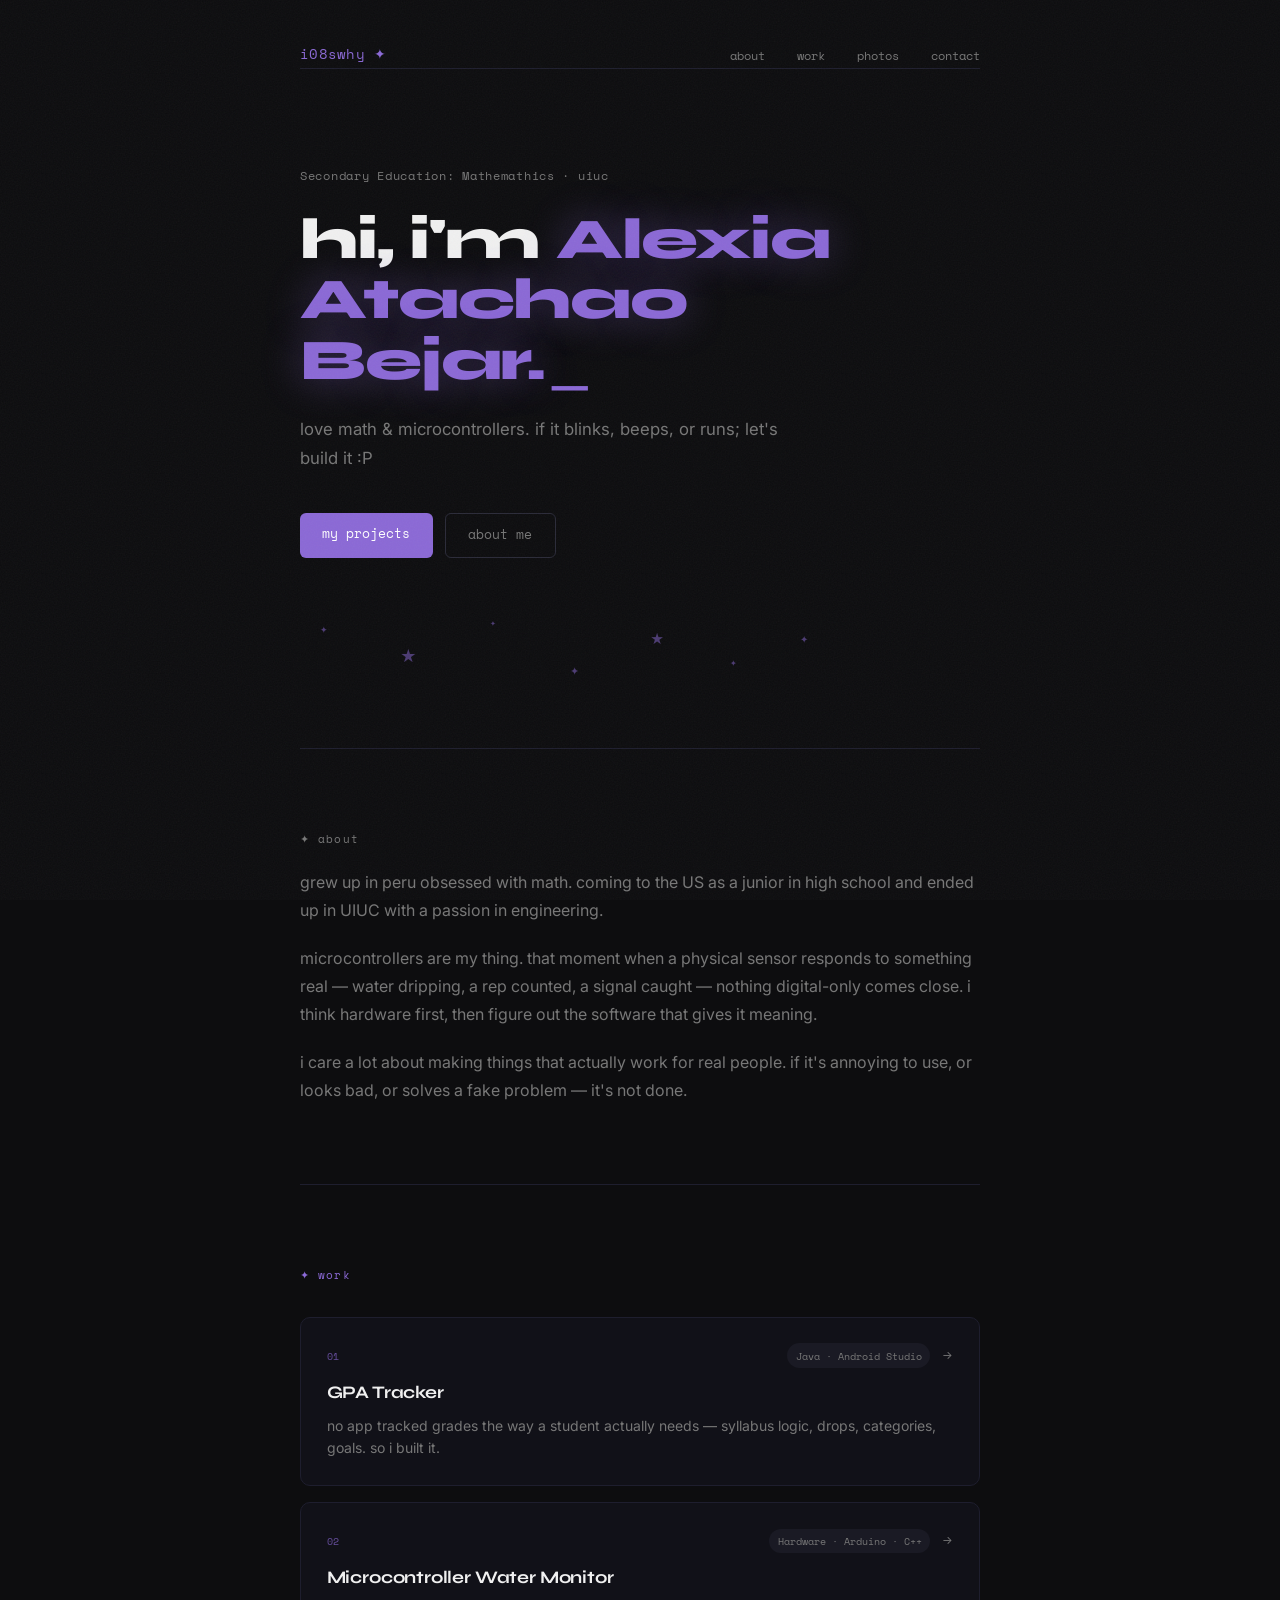
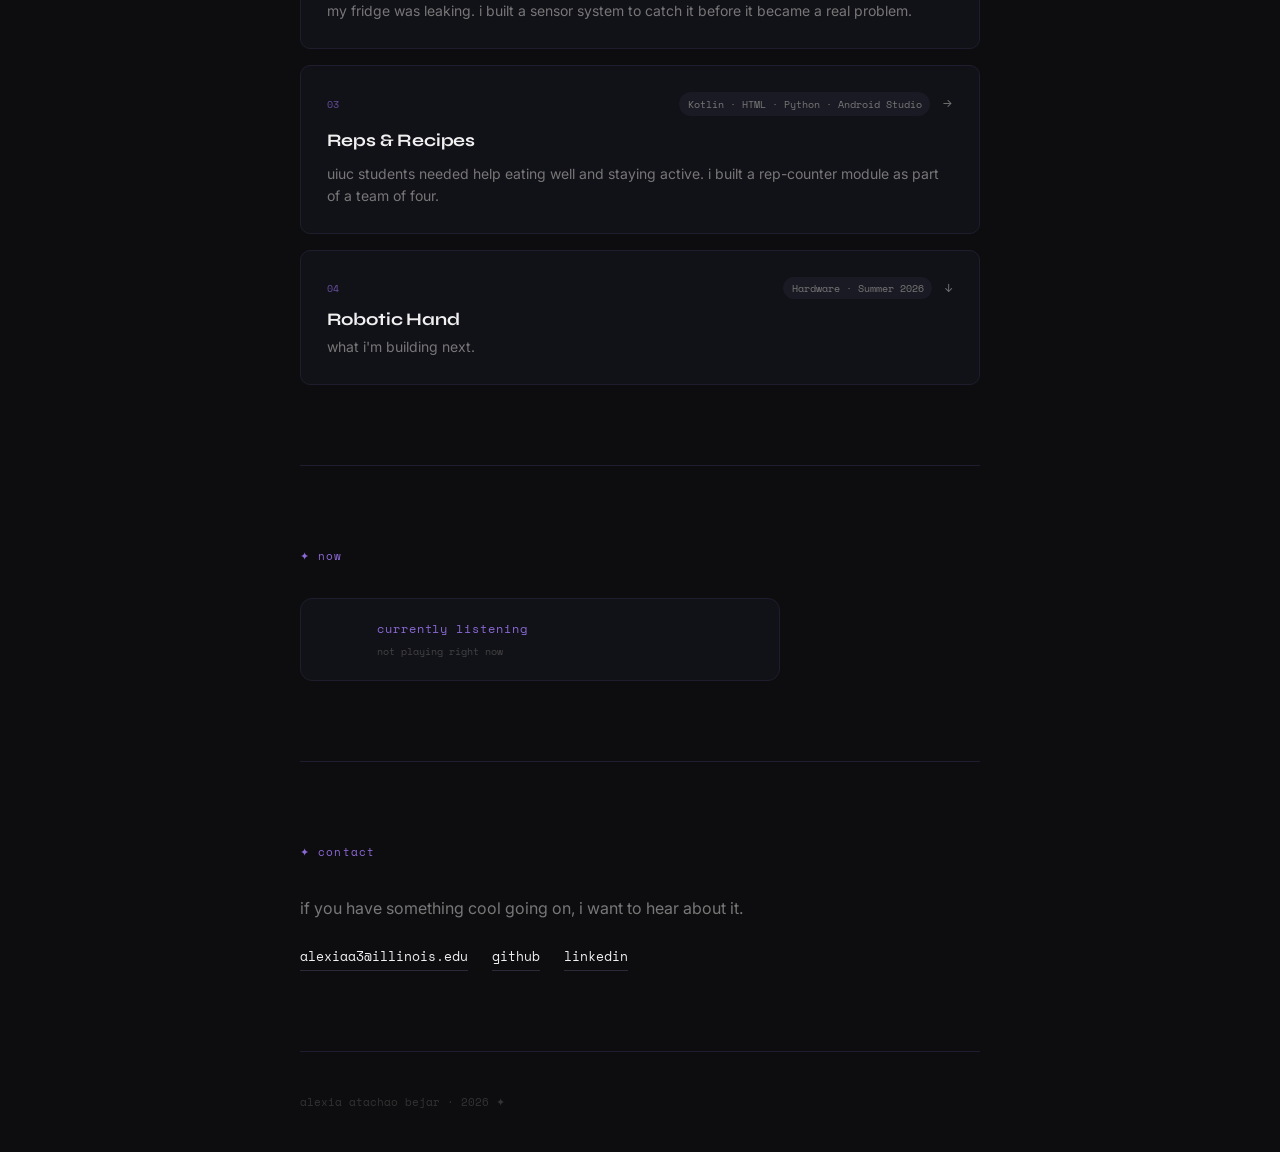
==== index.html @ 58e2b57b "initial commit" ====
<!DOCTYPE html>
<html lang="en">
<head>
  <meta charset="UTF-8">
  <meta name="viewport" content="width=device-width, initial-scale=1.0">
  <title>Alexia Atachao Bejar</title>
  <link rel="preconnect" href="https://fonts.googleapis.com">
  <link rel="preconnect" href="https://fonts.gstatic.com" crossorigin>
  <link href="https://fonts.googleapis.com/css2?family=Syne:wght@700;800&family=Space+Mono:wght@400;700&family=Inter:wght@400;500&display=swap" rel="stylesheet">
  <link rel="stylesheet" href="style.css">
</head>
<body>

  <nav>
    <a class="logo" href="#">i08swhy ✦</a>
    <ul class="nav-links">
      <li><a href="#about">about</a></li>
      <li><a href="#projects">work</a></li>
      <li><a href="photos.html">photos</a></li>
      <li><a href="#contact">contact</a></li>
    </ul>
  </nav>

  <!-- ── Hero ── -->
  <section class="hero" id="home">
    <div class="hero-content fade-up">
      <p class="hero-eyebrow">Secondary Education: Mathemathics · uiuc</p>
      <h1>hi, i'm <span class="name">Alexia<br>Atachao Bejar.</span><span class="cursor">_</span></h1>
      <p class="tagline">love math & microcontrollers. if it blinks, beeps, or runs; let's build it :P</p>
      <div class="hero-cta">
        <a href="#projects" class="btn btn-primary">my projects</a>
        <a href="#about" class="btn btn-ghost">about me</a>
      </div>
    </div>
    <div class="hero-visual" aria-hidden="true">
      <div class="star-field">
        <span class="star s1">✦</span>
        <span class="star s2">★</span>
        <span class="star s3">✦</span>
        <span class="star s4">✦</span>
        <span class="star s5">★</span>
        <span class="star s6">✦</span>
        <span class="star s7">✦</span>
      </div>
    </div>
  </section>

  <!-- ── About ── -->
  <section id="about" class="fade-up">
    <p class="section-label">✦ about</p>
    <p>grew up in peru obsessed with math. coming to the US as a junior in high school and ended up in UIUC with a passion in engineering.</p>
    <p>microcontrollers are my thing. that moment when a physical sensor responds to something real — water dripping, a rep counted, a signal caught — nothing digital-only comes close. i think hardware first, then figure out the software that gives it meaning.</p>
    <p>i care a lot about making things that actually work for real people. if it's annoying to use, or looks bad, or solves a fake problem — it's not done.</p>
  </section>

  <!-- ── Projects ── -->
  <section id="projects" class="fade-up">
    <p class="section-label">✦ work</p>
    <div class="projects-grid">

      <article class="project-card" data-index="0">
        <a class="card-header" href="gpa-tracker.html">
          <div class="card-meta">
            <span class="card-number">01</span>
            <div class="card-right">
              <span class="card-tag">Java · Android Studio</span>
              <span class="card-chevron">→</span>
            </div>
          </div>
          <h3>GPA Tracker</h3>
          <p class="problem">no app tracked grades the way a student actually needs — syllabus logic, drops, categories, goals. so i built it.</p>
        </a>
      </article>

      <article class="project-card" data-index="1">
        <a class="card-header" href="water-monitor.html">
          <div class="card-meta">
            <span class="card-number">02</span>
            <div class="card-right">
              <span class="card-tag">Hardware · Arduino · C++</span>
              <span class="card-chevron">→</span>
            </div>
          </div>
          <h3>Microcontroller Water Monitor</h3>
          <p class="problem">my fridge was leaking. i built a sensor system to catch it before it became a real problem.</p>
        </a>
      </article>

      <article class="project-card" data-index="2">
        <a class="card-header" href="reps-recipes.html">
          <div class="card-meta">
            <span class="card-number">03</span>
            <div class="card-right">
              <span class="card-tag">Kotlin · HTML · Python  · Android Studio</span>
              <span class="card-chevron">→</span>
            </div>
          </div>
          <h3>Reps &amp; Recipes</h3>
          <p class="problem">uiuc students needed help eating well and staying active. i built a rep-counter module as part of a team of four.</p>
        </a>
      </article>

      <article class="project-card" data-index="3">
        <button class="card-header" aria-expanded="false">
          <div class="card-meta">
            <span class="card-number">04</span>
            <div class="card-right">
              <span class="card-tag">Hardware · Summer 2026</span>
              <span class="card-chevron">↓</span>
            </div>
          </div>
          <h3>Robotic Hand</h3>
          <p class="problem">what i'm building next.</p>
        </button>
        <div class="card-detail" hidden>
          <div class="beat-grid">
            <div class="beat-block">
              <span class="beat-label">problem</span>
              <p><!-- what's motivating this --></p>
            </div>
            <div class="beat-block">
              <span class="beat-label">status</span>
              <p>coming up this summer.</p>
            </div>
          </div>
        </div>
      </article>

    </div>
  </section>

  <!-- ── Now ── -->
  <section id="now" class="fade-up">
    <p class="section-label">✦ now</p>
    <p class="now-text"><!-- 2–3 sentences: what you're working on, thinking about, or excited by right now --></p>
    <div class="spotify-widget" id="now-playing">
      <div class="spotify-placeholder">
        <div class="eq-bars">
          <span class="bar b1"></span>
          <span class="bar b2"></span>
          <span class="bar b3"></span>
          <span class="bar b4"></span>
          <span class="bar b5"></span>
        </div>
        <div class="spotify-text">
          <p class="spotify-label">currently listening</p>
          <p class="spotify-hint" id="np-hint">loading...</p>
        </div>
      </div>
    </div>
  </section>

  <!-- ── Contact ── -->
  <section id="contact" class="fade-up">
    <p class="section-label">✦ contact</p>
    <p class="contact-line">if you have something cool going on, i want to hear about it.</p>
    <div class="contact-links">
      <a href="mailto:alexiaa3@illinois.edu">alexiaa3@illinois.edu</a>
      <a href="https://github.com/swouyjn" target="_blank" rel="noopener">github</a>
      <a href="https://linkedin.com/in/alexia-atachao" target="_blank" rel="noopener">linkedin</a>
    </div>
  </section>

  <footer>
    alexia atachao bejar · 2026 ✦
  </footer>

  <script src="script.js"></script>
</body>
</html>
---- style.css ----
/* ── Reset ── */
*, *::before, *::after { box-sizing: border-box; margin: 0; padding: 0; }

/* ── Tokens ── */
:root {
  --bg:      #0d0d0f;
  --surface: #111118;
  --border:  #1e1e2e;
  --accent:  #8b69d6;
  --text:    #f0f0f0;
  --muted:   #777;
  --max-w:   680px;
}

/* ── Grain overlay ── */
body::after {
  content: '';
  position: fixed;
  inset: 0;
  pointer-events: none;
  z-index: 9999;
  opacity: 0.045;
  background-image: url("data:image/svg+xml,%3Csvg viewBox='0 0 200 200' xmlns='http://www.w3.org/2000/svg'%3E%3Cfilter id='n'%3E%3CfeTurbulence type='fractalNoise' baseFrequency='0.75' numOctaves='4' stitchTiles='stitch'/%3E%3C/filter%3E%3Crect width='100%25' height='100%25' filter='url(%23n)'/%3E%3C/svg%3E");
  background-size: 200px 200px;
}

/* ── Base ── */
body {
  background: var(--bg);
  color: var(--text);
  font-family: 'Inter', sans-serif;
  font-size: 1rem;
  line-height: 1.75;
  padding: 0 1.5rem;
}

/* ── Scroll animations ── */
.fade-up {
  opacity: 0;
  transform: translateY(24px);
  transition: opacity 0.6s ease, transform 0.6s ease;
}

.fade-up.visible {
  opacity: 1;
  transform: translateY(0);
}

/* ── Nav ── */
nav {
  max-width: var(--max-w);
  margin: 0 auto;
  padding: 2.5rem 0 0;
  display: flex;
  justify-content: space-between;
  align-items: center;
}

.logo {
  font-family: 'Space Mono', monospace;
  font-weight: 400;
  font-size: 0.9rem;
  color: var(--accent);
  text-decoration: none;
  letter-spacing: 0.02em;
}

.nav-links {
  display: flex;
  gap: 2rem;
  list-style: none;
}

.nav-links a {
  color: var(--muted);
  text-decoration: none;
  font-family: 'Space Mono', monospace;
  font-size: 0.75rem;
  transition: color 0.2s;
}

.nav-links a:hover { color: var(--text); }
.nav-active { color: var(--accent) !important; }

/* ── Hero ── */
.hero {
  max-width: var(--max-w);
  margin: 0 auto;
  padding: 6rem 0 4rem;
}

.hero-eyebrow {
  font-family: 'Space Mono', monospace;
  font-size: 0.75rem;
  color: var(--muted);
  letter-spacing: 0.06em;
  margin-bottom: 1.5rem;
}

.hero h1 {
  font-family: 'Syne', sans-serif;
  font-size: clamp(2.4rem, 6vw, 3.6rem);
  font-weight: 800;
  line-height: 1.05;
  letter-spacing: -0.02em;
  margin-bottom: 1.5rem;
}

.hero h1 .name {
  color: var(--accent);
  text-shadow: 0 0 40px rgba(139, 105, 214, 0.4);
}

/* ── Blinking cursor ── */
.cursor {
  color: var(--accent);
  font-weight: 400;
  animation: blink 1s step-end infinite;
  margin-left: 2px;
}

@keyframes blink {
  0%, 100% { opacity: 1; }
  50% { opacity: 0; }
}

.tagline {
  font-size: 1.05rem;
  color: var(--muted);
  max-width: 500px;
  margin-bottom: 2.5rem;
  line-height: 1.7;
}

.hero-cta {
  display: flex;
  gap: 0.75rem;
  flex-wrap: wrap;
}

/* ── Buttons ── */
.btn {
  display: inline-block;
  padding: 0.65rem 1.4rem;
  border-radius: 6px;
  font-size: 0.8rem;
  font-family: 'Space Mono', monospace;
  text-decoration: none;
  transition: all 0.2s;
  cursor: pointer;
  border: none;
}

.btn-primary {
  background: var(--accent);
  color: #fff;
}

.btn-primary:hover {
  filter: brightness(1.15);
  box-shadow: 0 0 20px rgba(139, 105, 214, 0.45);
}

.btn-ghost {
  border: 1px solid #2a2a38;
  color: var(--muted);
  background: transparent;
}

.btn-ghost:hover {
  border-color: var(--accent);
  color: var(--text);
}

/* ── Star field ── */
.hero-visual {
  margin-top: 3.5rem;
  position: relative;
  height: 70px;
}

.star-field {
  position: relative;
  width: 100%;
  height: 100%;
}

.star {
  position: absolute;
  color: var(--accent);
  opacity: 0.5;
  animation: twinkle 3s ease-in-out infinite;
  user-select: none;
}

.s1 { top: 8px;  left: 20px;  font-size: 0.55rem; animation-delay: 0s; }
.s2 { top: 28px; left: 100px; font-size: 1rem;    animation-delay: 0.6s; }
.s3 { top: 4px;  left: 190px; font-size: 0.45rem; animation-delay: 1.1s; }
.s4 { top: 48px; left: 270px; font-size: 0.7rem;  animation-delay: 1.6s; }
.s5 { top: 14px; left: 350px; font-size: 0.85rem; animation-delay: 0.9s; }
.s6 { top: 42px; left: 430px; font-size: 0.5rem;  animation-delay: 1.3s; }
.s7 { top: 18px; left: 500px; font-size: 0.6rem;  animation-delay: 0.4s; }

@keyframes twinkle {
  0%, 100% { opacity: 0.5; transform: scale(1); }
  50% { opacity: 0.1; transform: scale(0.85); }
}

/* ── Section shared ── */
section {
  max-width: var(--max-w);
  margin: 0 auto;
  padding: 5rem 0;
  border-top: 1px solid var(--border);
}

.section-label {
  font-family: 'Space Mono', monospace;
  font-size: 0.7rem;
  color: var(--accent);
  letter-spacing: 0.1em;
  margin-bottom: 2rem;
}

/* ── About ── */
#about p {
  color: var(--muted);
  margin-bottom: 1.25rem;
}

#about p:last-child { margin-bottom: 0; }

/* ── Photos grid ── */
.photos-grid {
  display: grid;
  grid-template-columns: repeat(2, 1fr);
  gap: 0.75rem;
}

.photo-slot {
  aspect-ratio: 1;
  border-radius: 8px;
  overflow: hidden;
  background: var(--surface);
}

.photo-slot img {
  width: 100%;
  height: 100%;
  object-fit: cover;
  display: block;
}

.placeholder-photo {
  border: 1px dashed rgba(139, 105, 214, 0.25);
}

/* ── Spotify widget ── */
.spotify-widget {
  margin-top: 1.5rem;
  max-width: 480px;
}

.spotify-widget iframe {
  border-radius: 12px;
  display: block;
  width: 100%;
}

.spotify-placeholder {
  display: flex;
  align-items: center;
  gap: 1.25rem;
  padding: 1.25rem 1.5rem;
  background: var(--surface);
  border: 1px solid var(--border);
  border-radius: 12px;
}

/* ── Equalizer bars ── */
.eq-bars {
  display: flex;
  align-items: flex-end;
  gap: 3px;
  height: 28px;
  flex-shrink: 0;
}

.bar {
  display: block;
  width: 4px;
  background: var(--accent);
  border-radius: 2px;
  opacity: 0.7;
  animation: eq 1.2s ease-in-out infinite;
}

.b1 { animation-duration: 1.0s; animation-delay: 0.0s; }
.b2 { animation-duration: 1.3s; animation-delay: 0.2s; }
.b3 { animation-duration: 0.9s; animation-delay: 0.1s; }
.b4 { animation-duration: 1.1s; animation-delay: 0.3s; }
.b5 { animation-duration: 1.4s; animation-delay: 0.15s; }

@keyframes eq {
  0%, 100% { height: 6px; }
  50%       { height: 24px; }
}

.spotify-text {
  display: flex;
  flex-direction: column;
  gap: 0.2rem;
}

.spotify-label {
  font-family: 'Space Mono', monospace;
  font-size: 0.72rem;
  color: var(--accent);
  letter-spacing: 0.08em;
}

.spotify-hint {
  font-family: 'Space Mono', monospace;
  font-size: 0.65rem;
  color: #444;
}

.np-card {
  display: flex;
  align-items: center;
  gap: 1rem;
  padding: 0.85rem 1rem;
  background: var(--surface);
  border: 1px solid var(--border);
  border-radius: 12px;
  text-decoration: none;
  transition: border-color 0.2s;
  max-width: 480px;
}

.np-card:hover { border-color: rgba(139, 105, 214, 0.4); }

.np-art {
  width: 52px;
  height: 52px;
  border-radius: 6px;
  object-fit: cover;
  flex-shrink: 0;
}

.np-info {
  display: flex;
  flex-direction: column;
  gap: 0.3rem;
  overflow: hidden;
}

.np-title {
  font-family: 'Space Mono', monospace;
  font-size: 0.75rem;
  color: var(--text);
  white-space: nowrap;
  overflow: hidden;
  text-overflow: ellipsis;
}

.np-artist {
  font-family: 'Space Mono', monospace;
  font-size: 0.65rem;
  color: var(--muted);
  white-space: nowrap;
  overflow: hidden;
  text-overflow: ellipsis;
}

/* ── Projects ── */
.projects-grid {
  display: flex;
  flex-direction: column;
  gap: 1rem;
}

.project-card {
  background: var(--surface);
  border: 1px solid var(--border);
  border-radius: 10px;
  overflow: hidden;
  transition: border-color 0.2s, box-shadow 0.2s;
}

.project-card:hover {
  border-color: rgba(139, 105, 214, 0.4);
  box-shadow: 0 0 24px rgba(139, 105, 214, 0.08);
}

.card-header {
  width: 100%;
  background: none;
  border: none;
  color: inherit;
  font-family: inherit;
  text-align: left;
  padding: 1.6rem;
  cursor: pointer;
  display: block;
}

.card-meta {
  display: flex;
  justify-content: space-between;
  align-items: center;
  margin-bottom: 0.6rem;
}

.card-right {
  display: flex;
  align-items: center;
  gap: 0.75rem;
}

.card-number {
  font-family: 'Space Mono', monospace;
  font-size: 0.65rem;
  color: var(--accent);
  opacity: 0.7;
}

.card-tag {
  font-family: 'Space Mono', monospace;
  font-size: 0.65rem;
  color: var(--muted);
  background: #1a1a24;
  padding: 0.2rem 0.55rem;
  border-radius: 20px;
}

.card-chevron {
  font-size: 0.7rem;
  color: var(--muted);
  transition: transform 0.25s;
  display: inline-block;
}

.card-header[aria-expanded="true"] .card-chevron {
  transform: rotate(180deg);
}

.project-card h3 {
  font-family: 'Syne', sans-serif;
  font-size: 1.1rem;
  font-weight: 700;
  margin-bottom: 0.4rem;
  letter-spacing: -0.01em;
}

.problem {
  font-size: 0.875rem;
  color: var(--muted);
  line-height: 1.6;
}

/* ── Card detail (expandable) ── */
.card-detail {
  padding: 1.4rem 1.6rem 1.6rem;
  border-top: 1px solid var(--border);
}

.beat-grid {
  display: grid;
  grid-template-columns: 1fr 1fr;
  gap: 1.25rem;
}

.beat-block {
  display: flex;
  flex-direction: column;
  gap: 0.4rem;
}

.beat-label {
  font-family: 'Space Mono', monospace;
  font-size: 0.65rem;
  color: var(--accent);
  letter-spacing: 0.1em;
}

.beat-block p {
  font-size: 0.875rem;
  color: var(--muted);
  line-height: 1.6;
}

/* ── Now ── */
.now-text {
  color: var(--muted);
  max-width: 520px;
}

/* ── Contact ── */
.contact-line {
  color: var(--muted);
  margin-bottom: 1.5rem;
}

.contact-links {
  display: flex;
  gap: 1.5rem;
  flex-wrap: wrap;
}

.contact-links a {
  font-family: 'Space Mono', monospace;
  color: var(--text);
  text-decoration: none;
  font-size: 0.8rem;
  border-bottom: 1px solid #2a2a38;
  padding-bottom: 2px;
  transition: border-color 0.2s, color 0.2s;
}

.contact-links a:hover {
  border-color: var(--accent);
  color: var(--accent);
}

/* ── Footer ── */
footer {
  max-width: var(--max-w);
  margin: 0 auto;
  padding: 2.5rem 0;
  border-top: 1px solid var(--border);
  font-family: 'Space Mono', monospace;
  font-size: 0.7rem;
  color: #333;
}

/* ── Card as link ── */
a.card-header {
  display: block;
  text-decoration: none;
  color: inherit;
}

a.card-header:hover h3 {
  color: var(--accent);
}

/* ── Project pages ── */
.project-page {
  max-width: var(--max-w);
  margin: 0 auto;
  padding: 3rem 0 5rem;
}

.back-link {
  font-family: 'Space Mono', monospace;
  font-size: 0.75rem;
  color: var(--muted);
  text-decoration: none;
  display: inline-block;
  margin-bottom: 3rem;
  transition: color 0.2s;
}

.back-link:hover { color: var(--text); }

.project-hero {
  margin-bottom: 2.5rem;
}

.project-tags {
  display: flex;
  gap: 0.5rem;
  flex-wrap: wrap;
  margin-bottom: 1.25rem;
}

.project-hero h1 {
  font-family: 'Syne', sans-serif;
  font-size: clamp(2rem, 5vw, 3rem);
  font-weight: 800;
  line-height: 1.1;
  letter-spacing: -0.02em;
  margin-bottom: 1rem;
}

.project-lead {
  font-size: 1.05rem;
  color: var(--muted);
  max-width: 520px;
  line-height: 1.7;
}

/* ── Image placeholders ── */
.img-placeholder {
  width: 100%;
  background: var(--surface);
  border: 1px dashed rgba(139, 105, 214, 0.35);
  border-radius: 12px;
  display: flex;
  align-items: center;
  justify-content: center;
  color: #444;
  font-family: 'Space Mono', monospace;
  font-size: 0.7rem;
  letter-spacing: 0.05em;
  margin: 2rem 0;
  min-height: 200px;
}

.img-placeholder.img-phone {
  min-height: 340px;
}

.img-phone-inner {
  display: flex;
  flex-direction: column;
  align-items: center;
  gap: 1.25rem;
}

.img-placeholder-screens {
  display: flex;
  gap: 1rem;
  align-items: flex-end;
}

.phone-frame {
  display: block;
  width: 64px;
  height: 110px;
  border: 1px dashed rgba(139, 105, 214, 0.3);
  border-radius: 10px;
  background: rgba(139, 105, 214, 0.04);
}

.phone-frame:nth-child(2) {
  height: 130px;
}

.img-phone-inner p {
  color: #444;
  font-family: 'Space Mono', monospace;
  font-size: 0.7rem;
  letter-spacing: 0.05em;
}

/* ── Project sections ── */
.project-sections {
  display: flex;
  flex-direction: column;
  gap: 2.5rem;
  padding: 1rem 0;
}

.project-block p:not(.section-label) {
  color: var(--muted);
  max-width: 560px;
  line-height: 1.75;
}

.project-block .section-label {
  margin-bottom: 0.75rem;
}

/* ── Project navigation ── */
.project-nav {
  display: flex;
  justify-content: space-between;
  align-items: center;
  padding-top: 3rem;
  margin-top: 1rem;
  border-top: 1px solid var(--border);
}

.project-nav a {
  font-family: 'Space Mono', monospace;
  font-size: 0.75rem;
  color: var(--muted);
  text-decoration: none;
  transition: color 0.2s;
}

.project-nav a:hover { color: var(--accent); }

/* ── Responsive ── */
@media (max-width: 500px) {
  .beat-grid { grid-template-columns: 1fr; }
  .hero h1 { font-size: 2rem; }
  .hero-visual { display: none; }
  .photos-grid { grid-template-columns: repeat(2, 1fr); }
}
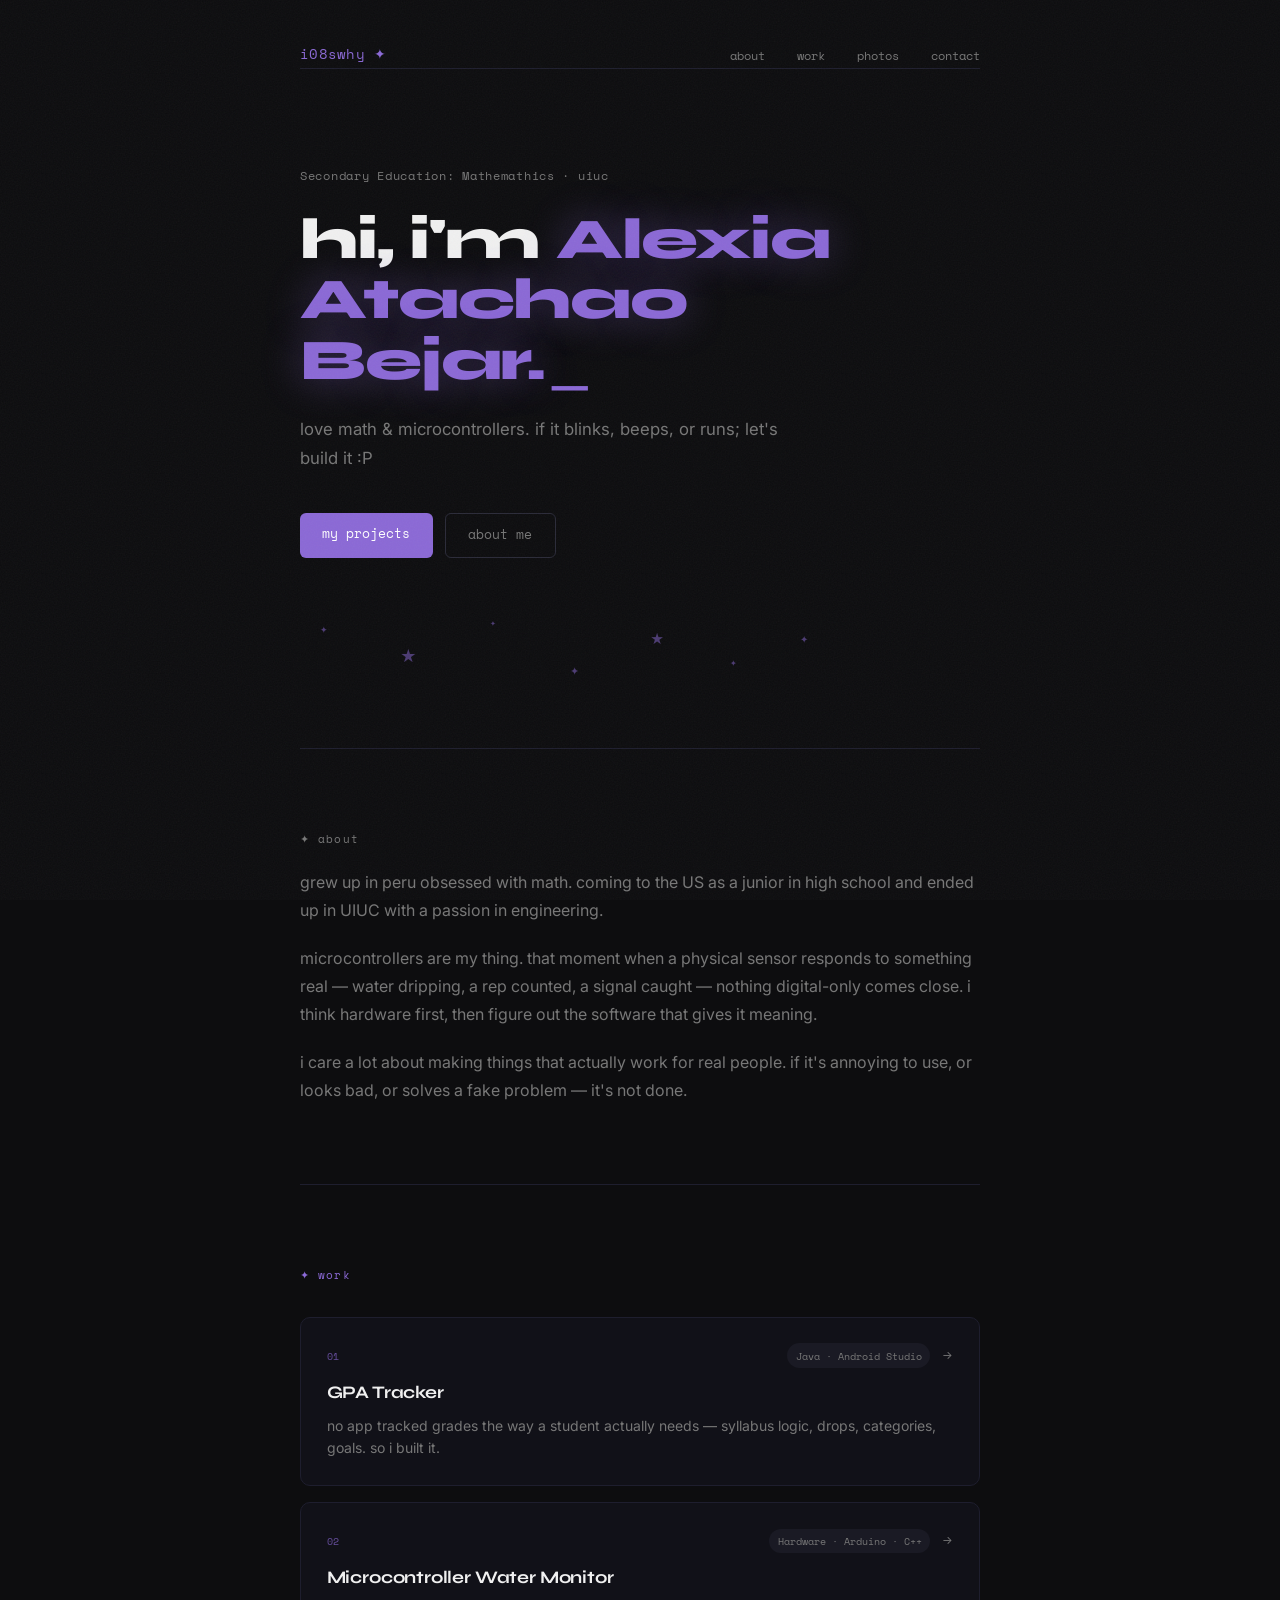
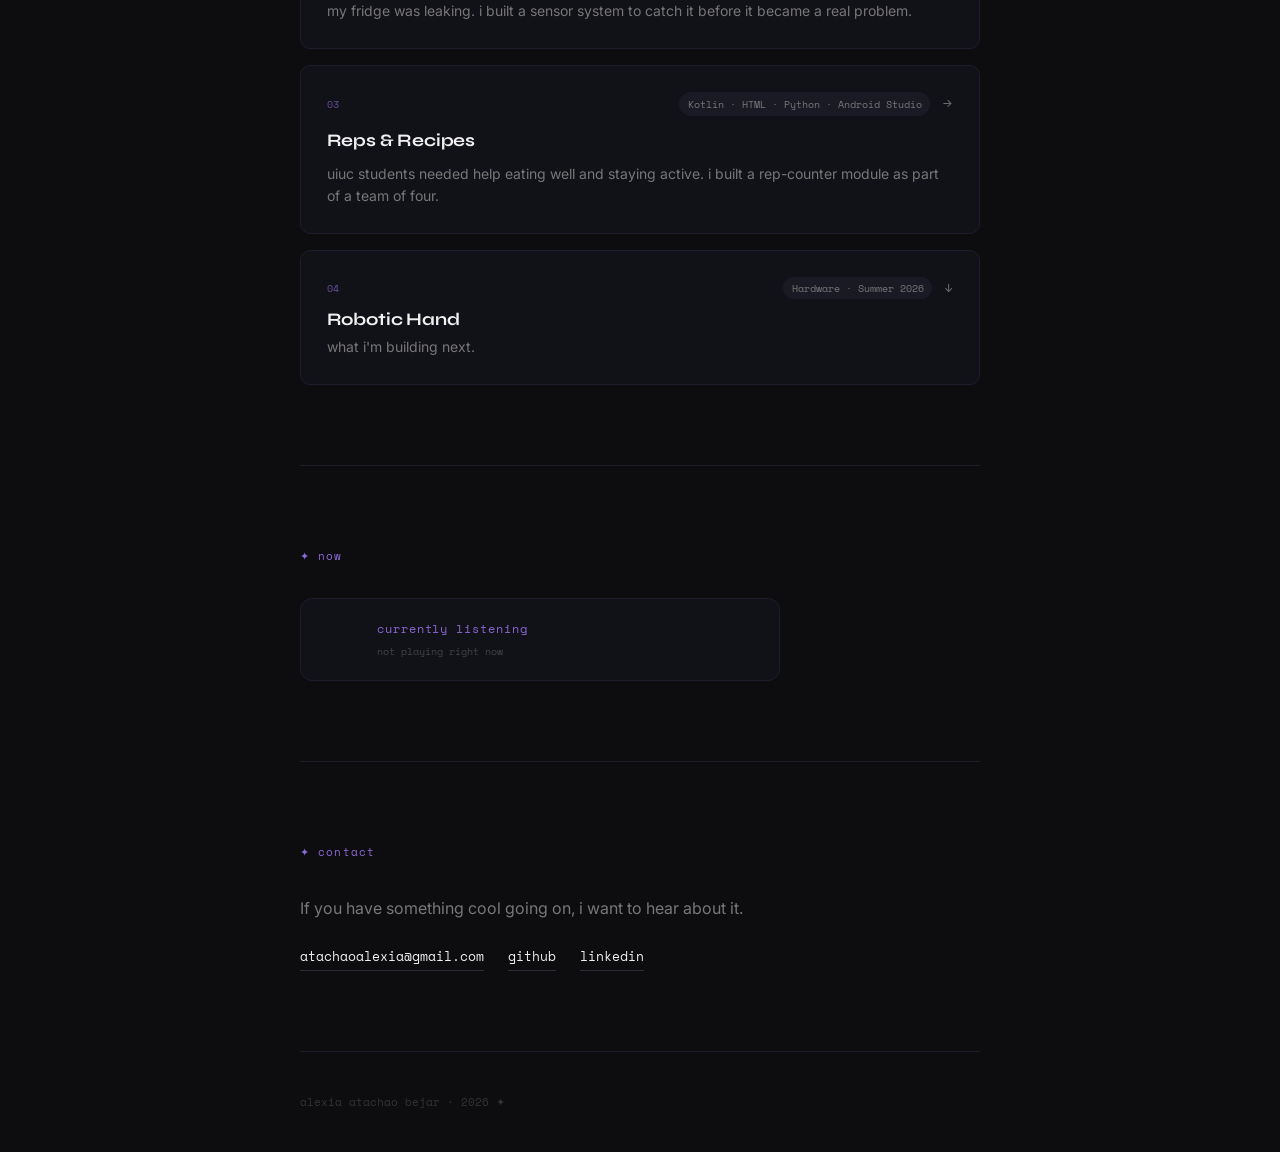
==== commit f139e1c5: "fah" ====
--- a/index.html
+++ b/index.html
@@ -153,9 +153,9 @@
   <!-- ── Contact ── -->
   <section id="contact" class="fade-up">
     <p class="section-label">✦ contact</p>
-    <p class="contact-line">if you have something cool going on, i want to hear about it.</p>
+    <p class="contact-line">If you have something cool going on, i want to hear about it.</p>
     <div class="contact-links">
-      <a href="mailto:alexiaa3@illinois.edu">alexiaa3@illinois.edu</a>
+      <a href="mailto:atachaoalexia@gmail.com">atachaoalexia@gmail.com</a>
       <a href="https://github.com/swouyjn" target="_blank" rel="noopener">github</a>
       <a href="https://linkedin.com/in/alexia-atachao" target="_blank" rel="noopener">linkedin</a>
     </div>
--- a/style.css
+++ b/style.css
@@ -306,6 +306,11 @@
   50%       { height: 24px; }
 }
 
+.eq-bars.paused .bar {
+  animation: none;
+  height: 6px;
+}
+
 .spotify-text {
   display: flex;
   flex-direction: column;
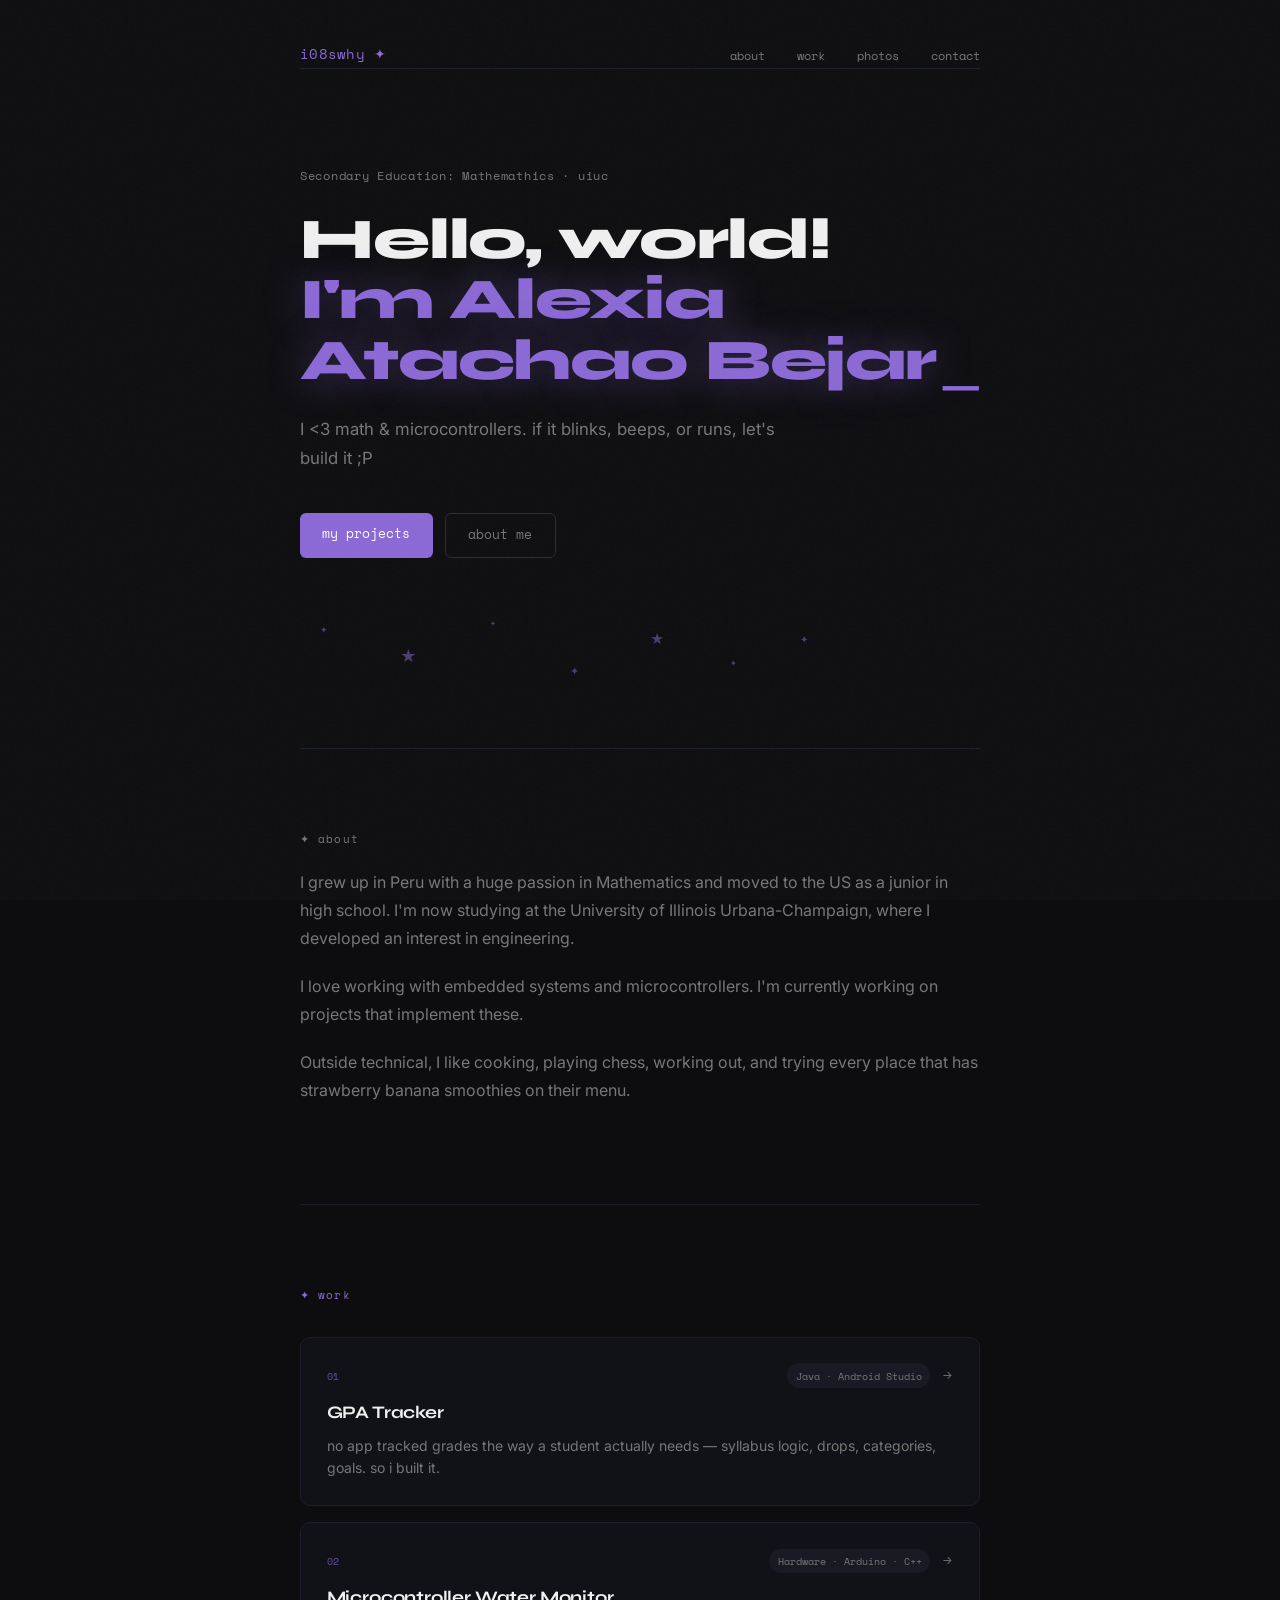
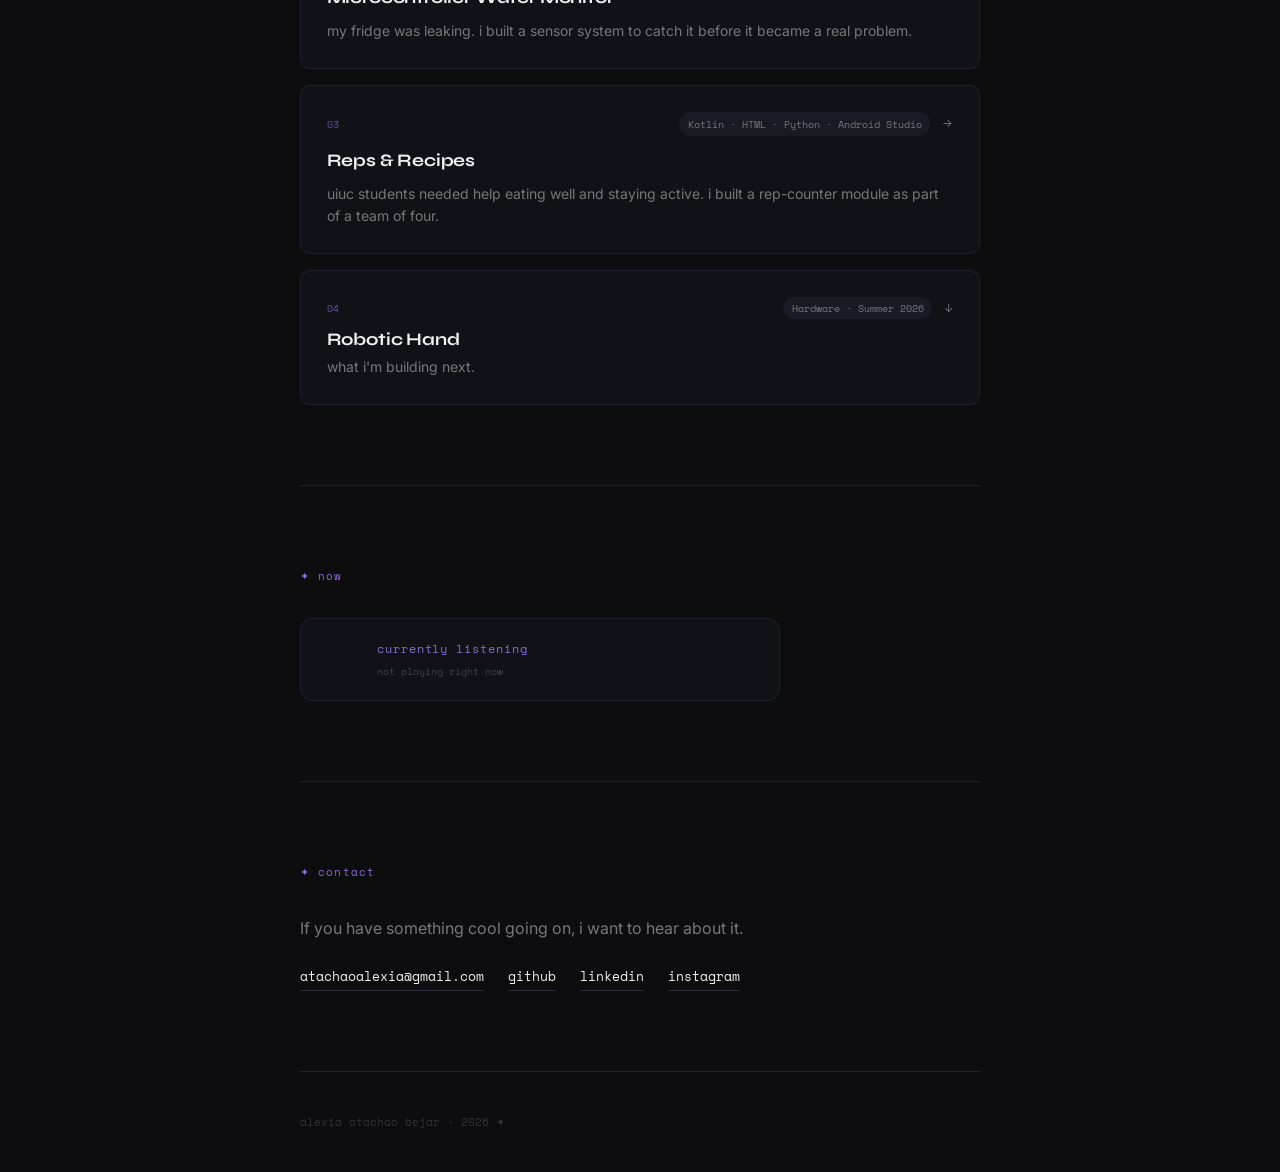
==== commit 30d5d18c: "finallylyylylyll" ====
--- a/index.html
+++ b/index.html
@@ -25,8 +25,8 @@
   <section class="hero" id="home">
     <div class="hero-content fade-up">
       <p class="hero-eyebrow">Secondary Education: Mathemathics · uiuc</p>
-      <h1>hi, i'm <span class="name">Alexia<br>Atachao Bejar.</span><span class="cursor">_</span></h1>
-      <p class="tagline">love math & microcontrollers. if it blinks, beeps, or runs; let's build it :P</p>
+      <h1>Hello, world! <span class="name"> I'm Alexia<br><span style="white-space: nowrap">Atachao Bejar</span></span><span class="cursor">_</span></h1>
+      <p class="tagline">I &lt;3 math & microcontrollers. if it blinks, beeps, or runs, let's build it ;P</p>
       <div class="hero-cta">
         <a href="#projects" class="btn btn-primary">my projects</a>
         <a href="#about" class="btn btn-ghost">about me</a>
@@ -48,9 +48,9 @@
   <!-- ── About ── -->
   <section id="about" class="fade-up">
     <p class="section-label">✦ about</p>
-    <p>grew up in peru obsessed with math. coming to the US as a junior in high school and ended up in UIUC with a passion in engineering.</p>
-    <p>microcontrollers are my thing. that moment when a physical sensor responds to something real — water dripping, a rep counted, a signal caught — nothing digital-only comes close. i think hardware first, then figure out the software that gives it meaning.</p>
-    <p>i care a lot about making things that actually work for real people. if it's annoying to use, or looks bad, or solves a fake problem — it's not done.</p>
+    <p>I grew up in Peru with a huge passion in Mathematics and moved to the US as a junior in high school. I'm now studying at the University of Illinois Urbana-Champaign, where I developed an interest in engineering.</p>
+    <p>I love working with embedded systems and microcontrollers. I'm currently working on projects that implement these.</p>
+    <p>Outside technical, I like cooking, playing chess, working out, and trying every place that has strawberry banana smoothies on their menu.<p>
   </section>
 
   <!-- ── Projects ── -->
@@ -115,10 +115,6 @@
         <div class="card-detail" hidden>
           <div class="beat-grid">
             <div class="beat-block">
-              <span class="beat-label">problem</span>
-              <p><!-- what's motivating this --></p>
-            </div>
-            <div class="beat-block">
               <span class="beat-label">status</span>
               <p>coming up this summer.</p>
             </div>
@@ -158,6 +154,7 @@
       <a href="mailto:atachaoalexia@gmail.com">atachaoalexia@gmail.com</a>
       <a href="https://github.com/swouyjn" target="_blank" rel="noopener">github</a>
       <a href="https://linkedin.com/in/alexia-atachao" target="_blank" rel="noopener">linkedin</a>
+      <a href="https://www.instagram.com/i08swhy/" target="_blank" rel="noopener">instagram</a>
     </div>
   </section>
 
--- a/style.css
+++ b/style.css
@@ -232,13 +232,13 @@
 
 /* ── Photos grid ── */
 .photos-grid {
-  display: grid;
-  grid-template-columns: repeat(2, 1fr);
-  gap: 0.75rem;
+  column-count: 3;
+  column-gap: 0.75rem;
 }
 
 .photo-slot {
-  aspect-ratio: 1;
+  break-inside: avoid;
+  margin-bottom: 0.75rem;
   border-radius: 8px;
   overflow: hidden;
   background: var(--surface);
@@ -246,12 +246,12 @@
 
 .photo-slot img {
   width: 100%;
-  height: 100%;
-  object-fit: cover;
   display: block;
+  cursor: zoom-in;
 }
 
 .placeholder-photo {
+  aspect-ratio: 1;
   border: 1px dashed rgba(139, 105, 214, 0.25);
 }
 
@@ -693,5 +693,5 @@
   .beat-grid { grid-template-columns: 1fr; }
   .hero h1 { font-size: 2rem; }
   .hero-visual { display: none; }
-  .photos-grid { grid-template-columns: repeat(2, 1fr); }
-}
+  .photos-grid { column-count: 2; }
+}
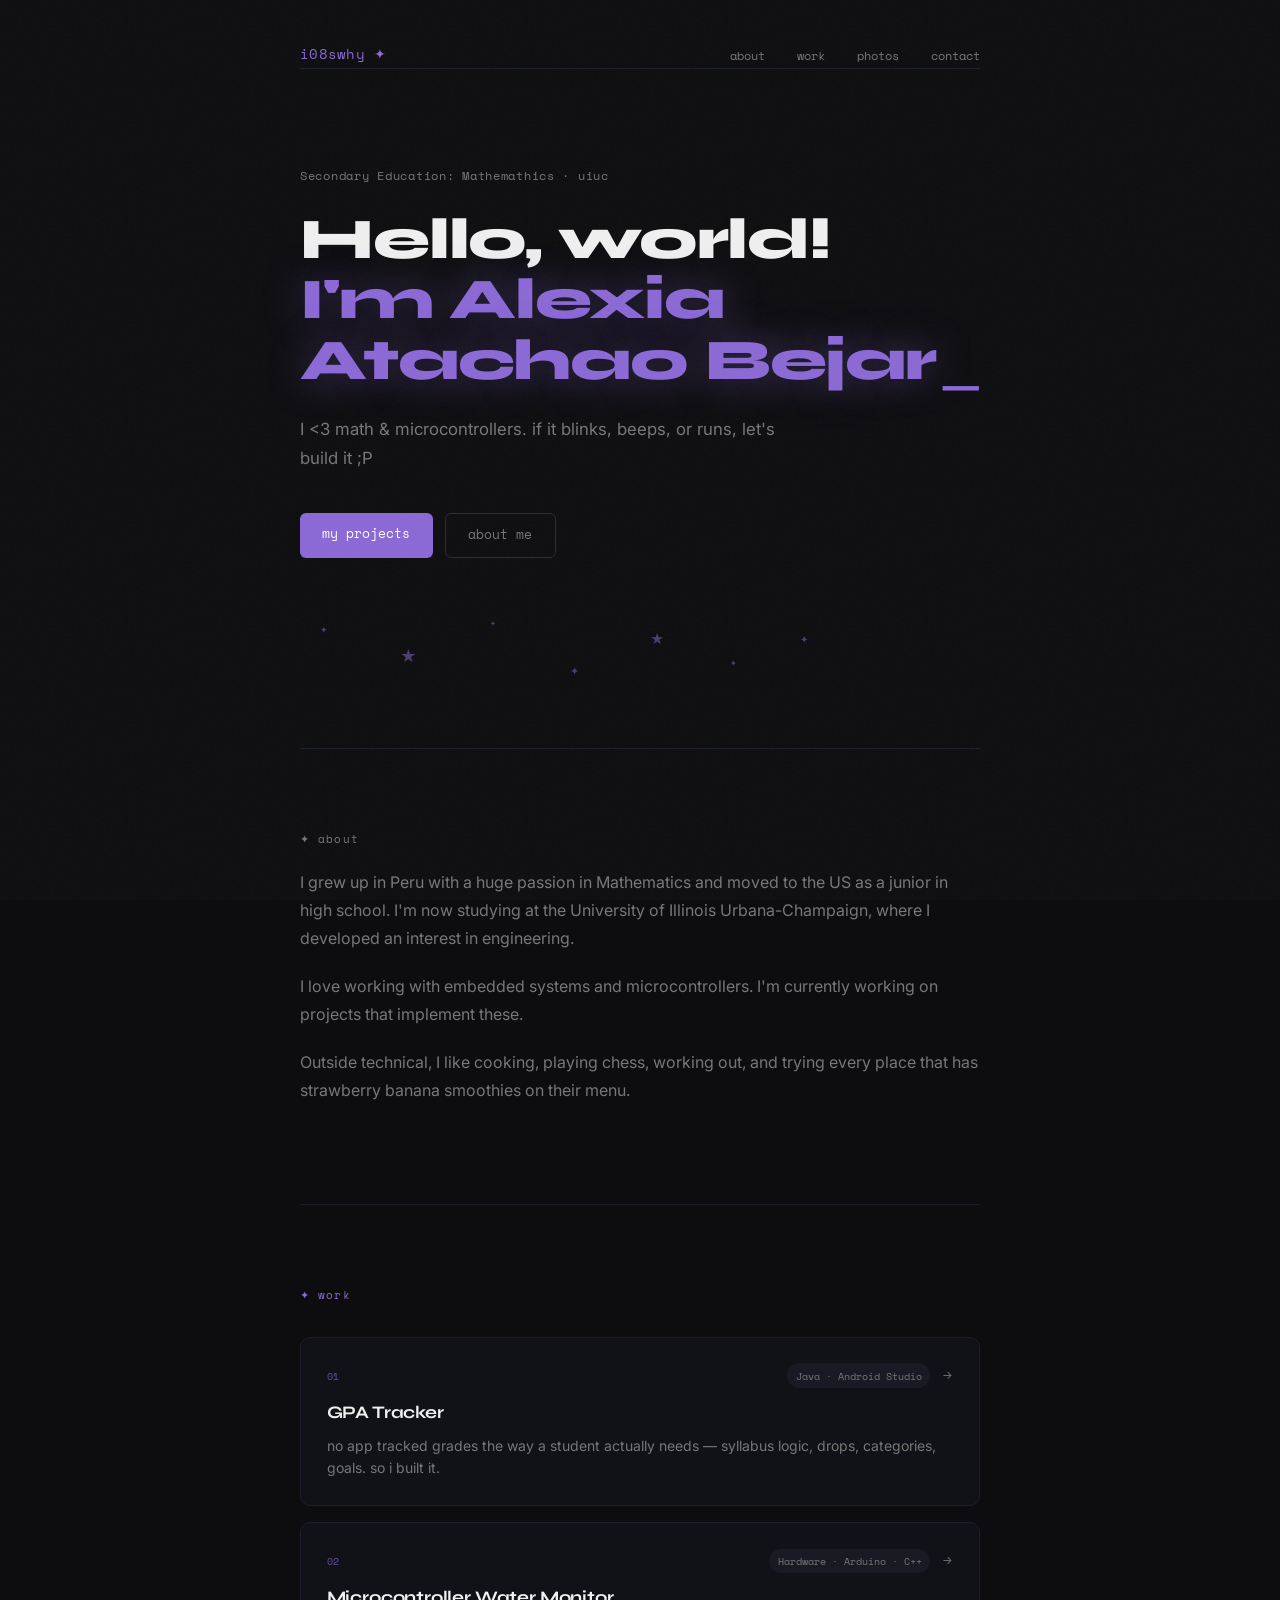
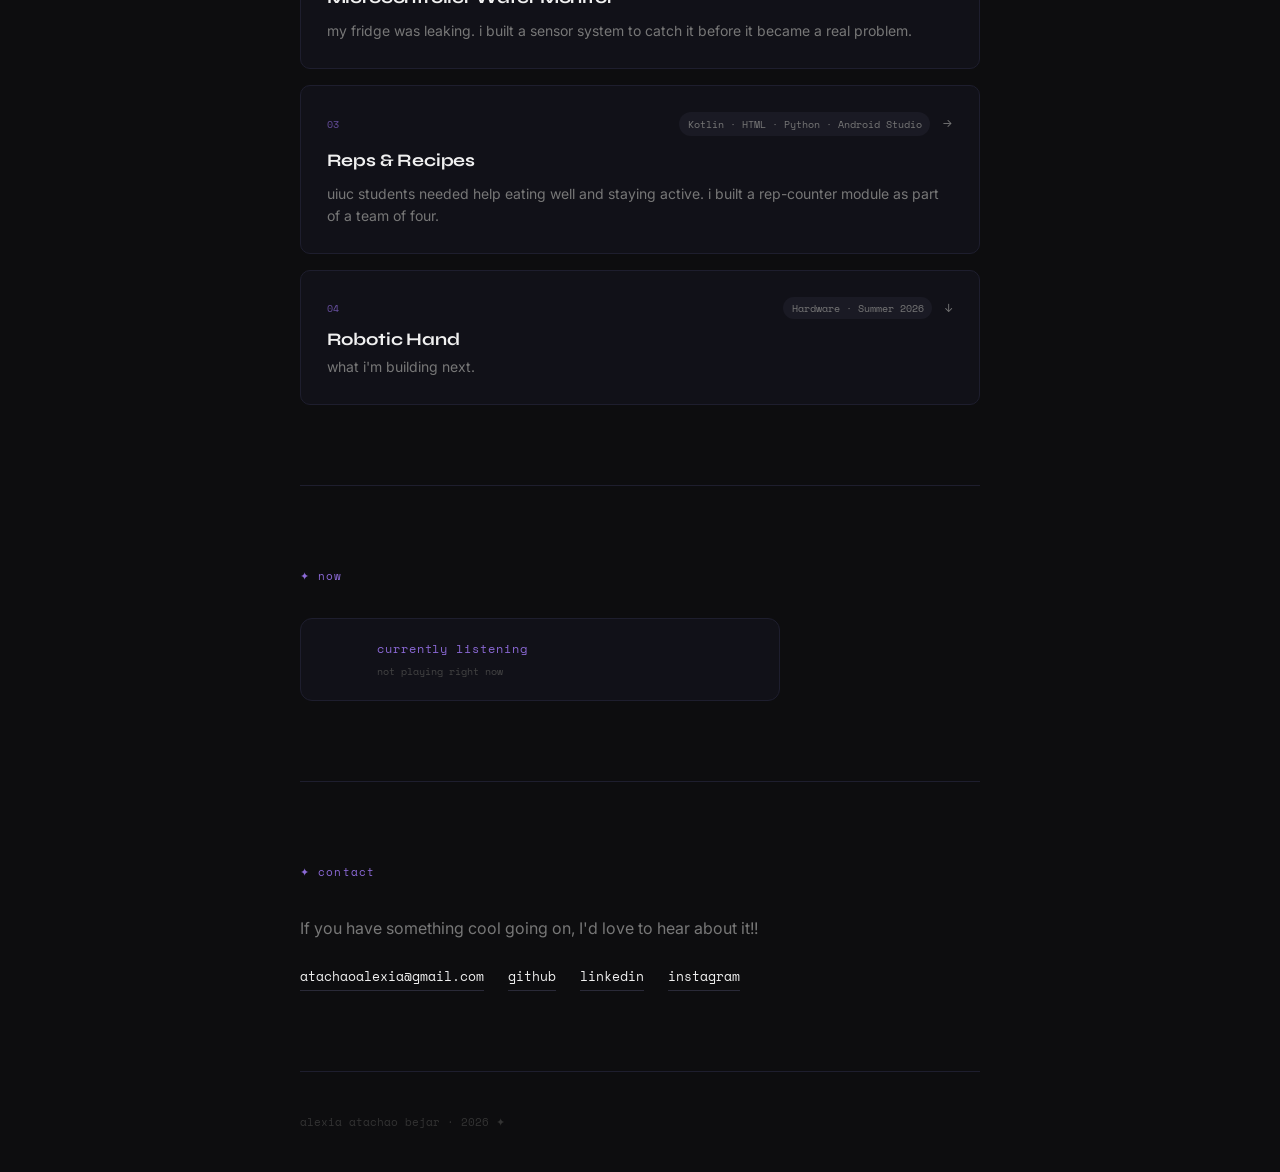
==== commit 9543bb4a: "fah" ====
--- a/index.html
+++ b/index.html
@@ -149,7 +149,7 @@
   <!-- ── Contact ── -->
   <section id="contact" class="fade-up">
     <p class="section-label">✦ contact</p>
-    <p class="contact-line">If you have something cool going on, i want to hear about it.</p>
+    <p class="contact-line">If you have something cool going on, I'd love to hear about it!!</p>
     <div class="contact-links">
       <a href="mailto:atachaoalexia@gmail.com">atachaoalexia@gmail.com</a>
       <a href="https://github.com/swouyjn" target="_blank" rel="noopener">github</a>
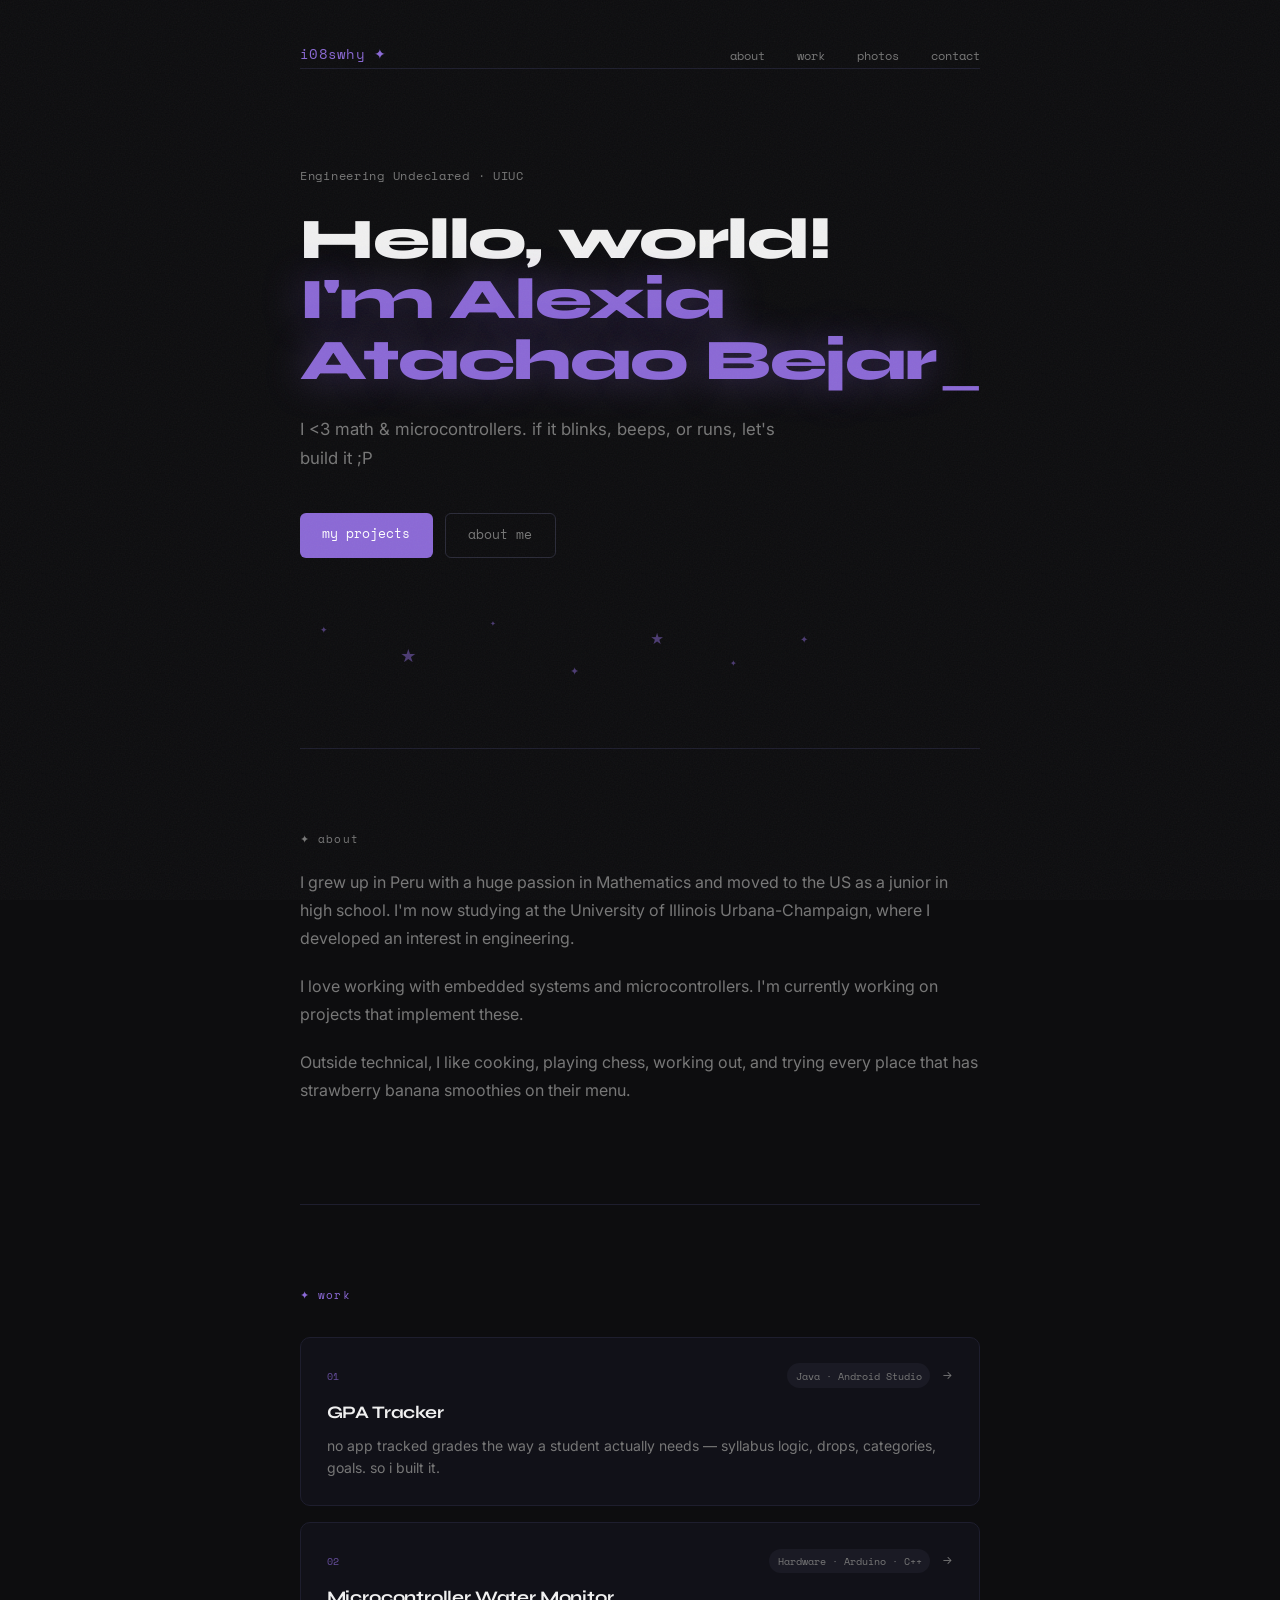
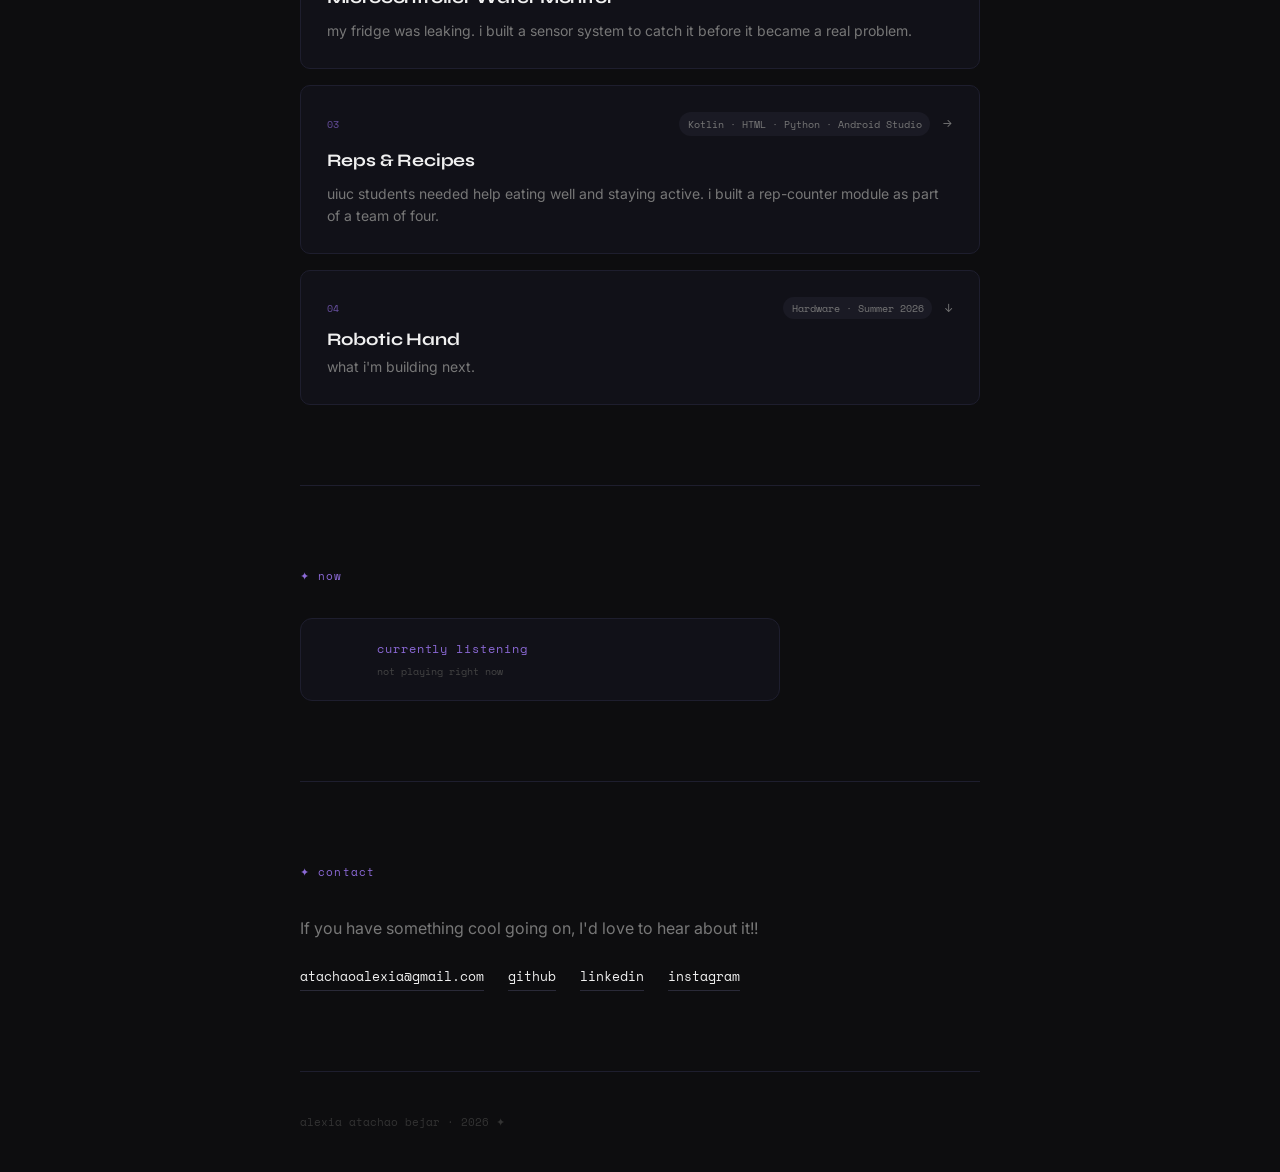
==== commit dc6eb5c7: "lol" ====
--- a/index.html
+++ b/index.html
@@ -24,7 +24,7 @@
   <!-- ── Hero ── -->
   <section class="hero" id="home">
     <div class="hero-content fade-up">
-      <p class="hero-eyebrow">Secondary Education: Mathemathics · uiuc</p>
+      <p class="hero-eyebrow">Engineering Undeclared · UIUC </p>
       <h1>Hello, world! <span class="name"> I'm Alexia<br><span style="white-space: nowrap">Atachao Bejar</span></span><span class="cursor">_</span></h1>
       <p class="tagline">I &lt;3 math & microcontrollers. if it blinks, beeps, or runs, let's build it ;P</p>
       <div class="hero-cta">
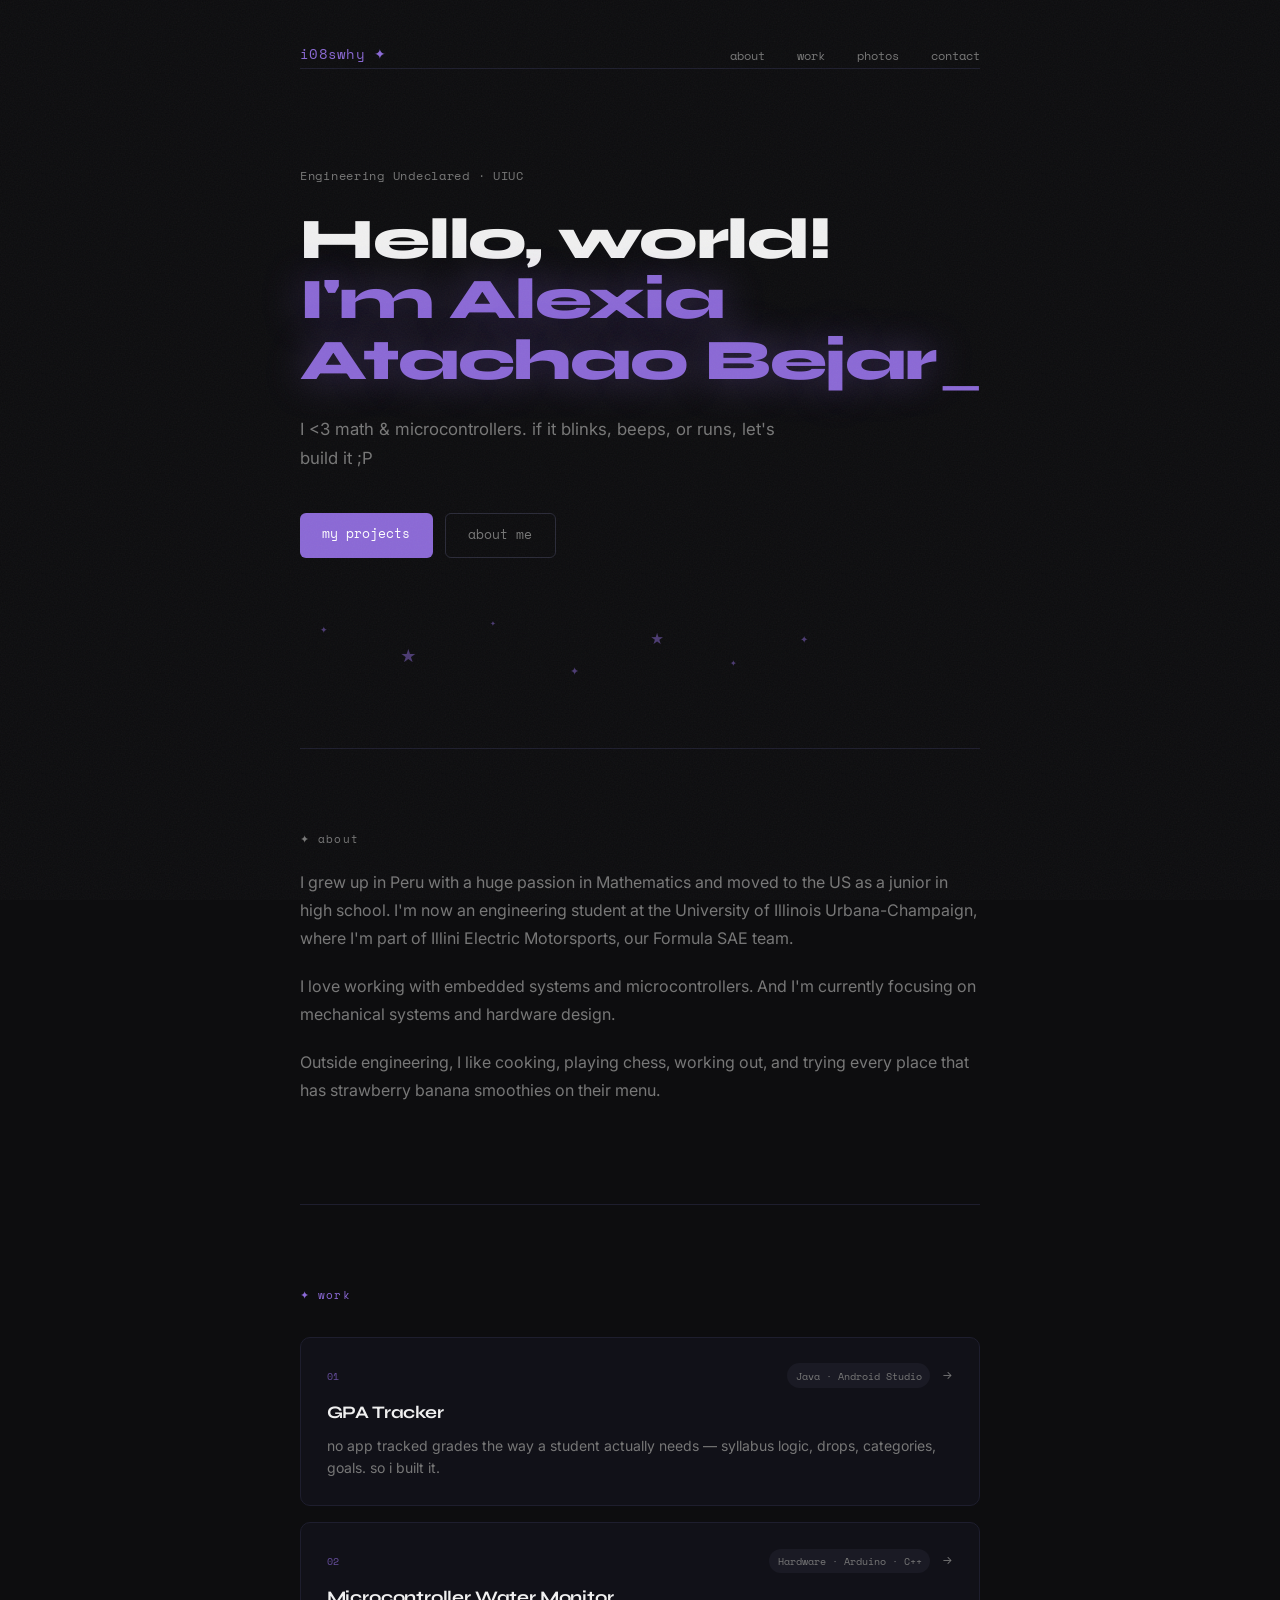
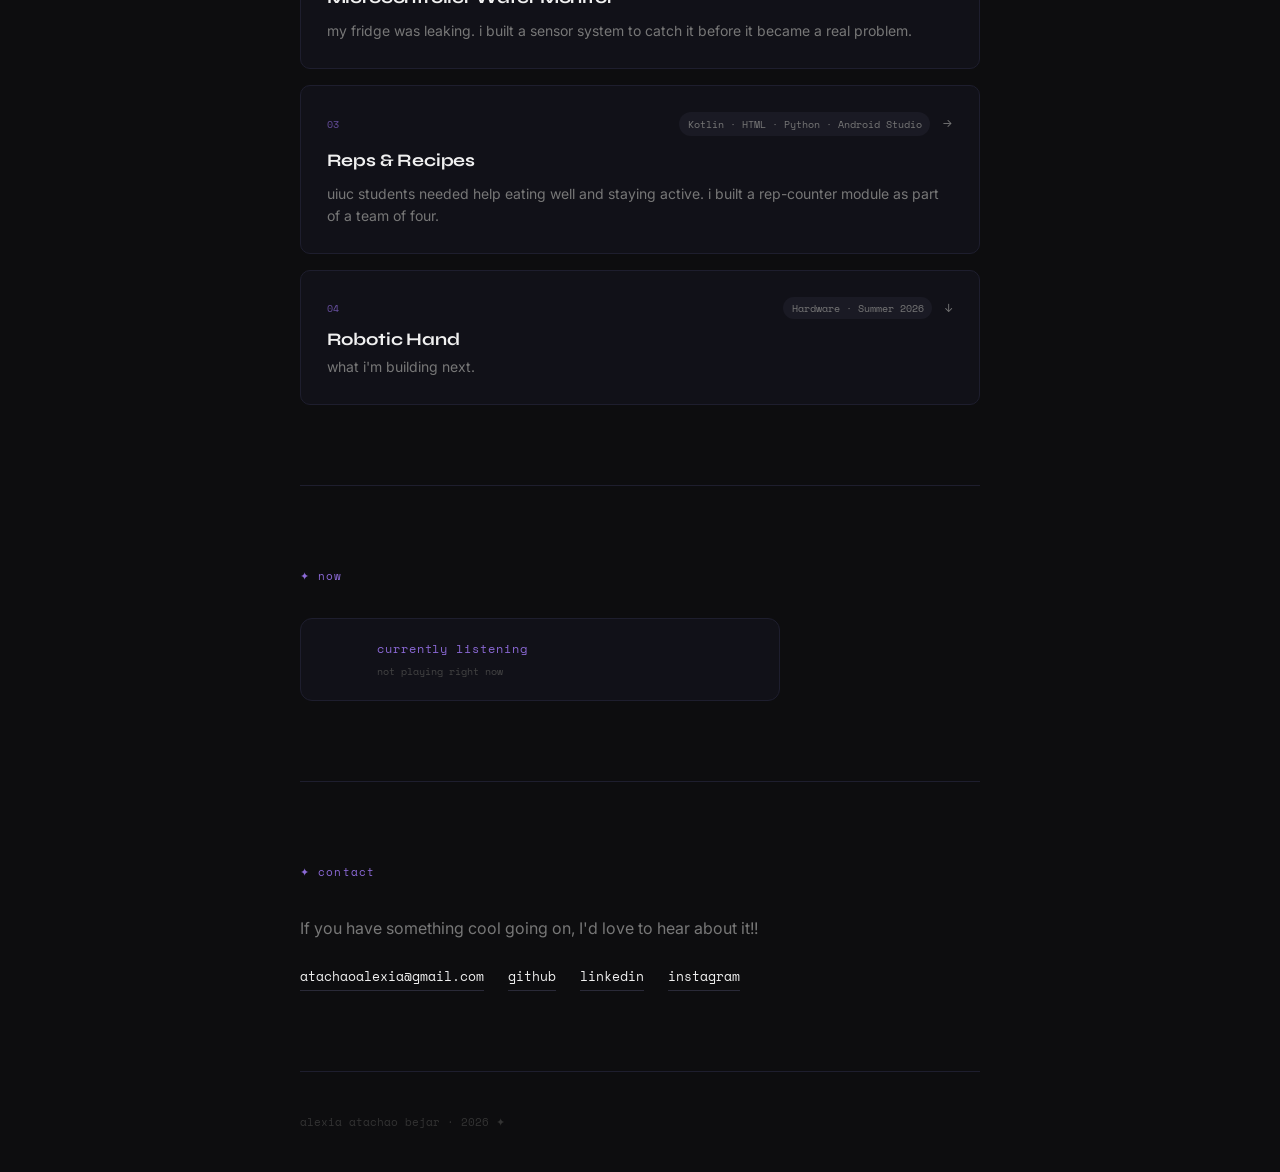
==== commit ad250c85: "new about" ====
--- a/index.html
+++ b/index.html
@@ -48,9 +48,9 @@
   <!-- ── About ── -->
   <section id="about" class="fade-up">
     <p class="section-label">✦ about</p>
-    <p>I grew up in Peru with a huge passion in Mathematics and moved to the US as a junior in high school. I'm now studying at the University of Illinois Urbana-Champaign, where I developed an interest in engineering.</p>
-    <p>I love working with embedded systems and microcontrollers. I'm currently working on projects that implement these.</p>
-    <p>Outside technical, I like cooking, playing chess, working out, and trying every place that has strawberry banana smoothies on their menu.<p>
+    <p>I grew up in Peru with a huge passion in Mathematics and moved to the US as a junior in high school. I'm now an engineering student at the University of Illinois Urbana-Champaign, where I'm part of Illini Electric Motorsports, our Formula SAE team. </p>
+    <p>I love working with embedded systems and microcontrollers. And I'm currently focusing on mechanical systems and hardware design. </p>
+    <p>Outside engineering, I like cooking, playing chess, working out, and trying every place that has strawberry banana smoothies on their menu.<p>
   </section>
 
   <!-- ── Projects ── -->
